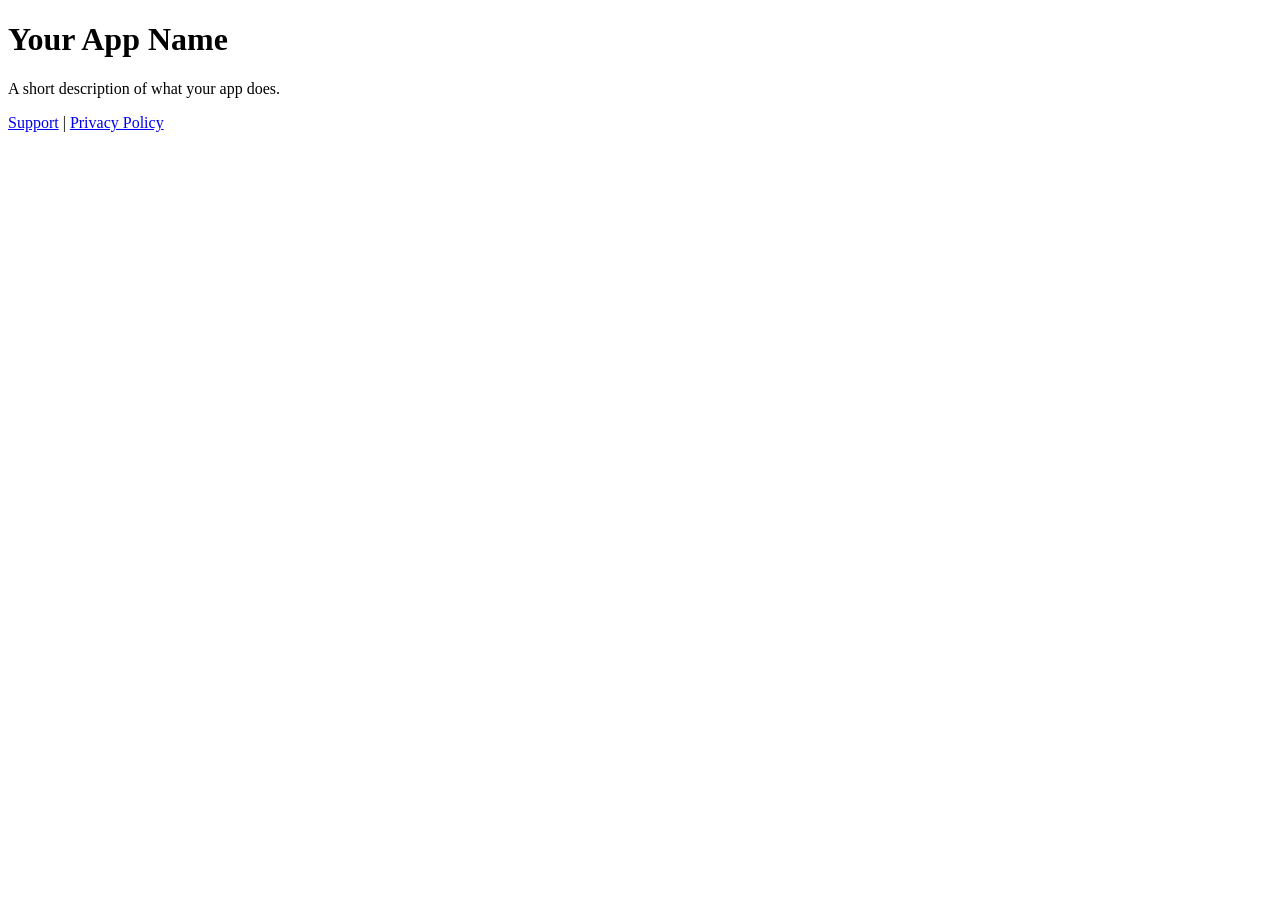
==== index.html @ af144dca "Create index.html" ====
<!DOCTYPE html>
<html>
<head>
  <meta charset="utf-8" />
  <title>Your App Name</title>
</head>
<body>
  <h1>Your App Name</h1>
  <p>A short description of what your app does.</p>

  <footer>
    <a href="/support">Support</a> |
    <a href="/privacy">Privacy Policy</a>
  </footer>
</body>
</html>
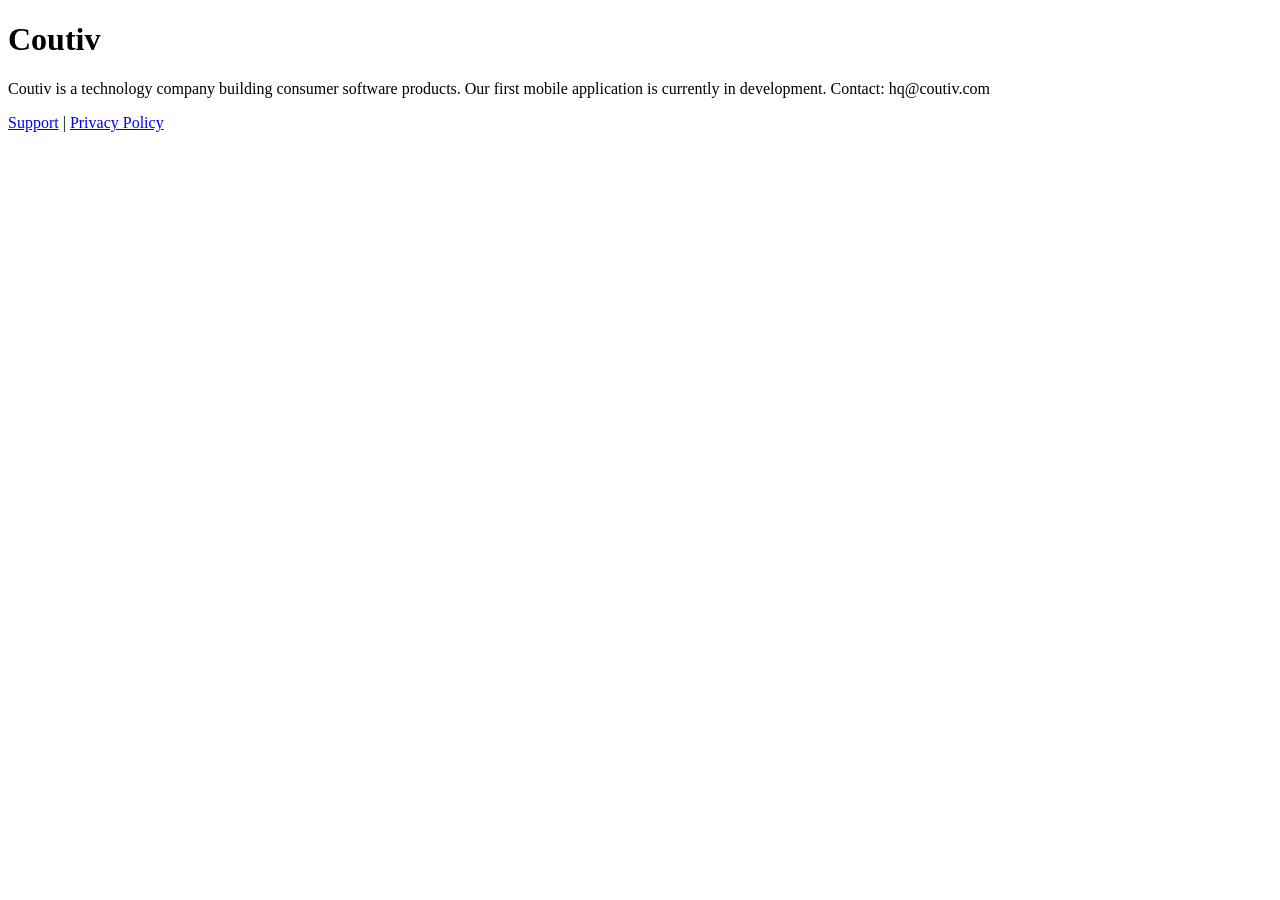
==== commit d91ab02f: "Update index.html" ====
--- a/index.html
+++ b/index.html
@@ -2,11 +2,14 @@
 <html>
 <head>
   <meta charset="utf-8" />
-  <title>Your App Name</title>
+  <title>Coutiv</title>
 </head>
 <body>
-  <h1>Your App Name</h1>
-  <p>A short description of what your app does.</p>
+  <h1>Coutiv</h1>
+  <p>Coutiv is a technology company building consumer software products. Our first mobile application is currently in development.
+
+Contact: hq@coutiv.com
+</p>
 
   <footer>
     <a href="/support">Support</a> |
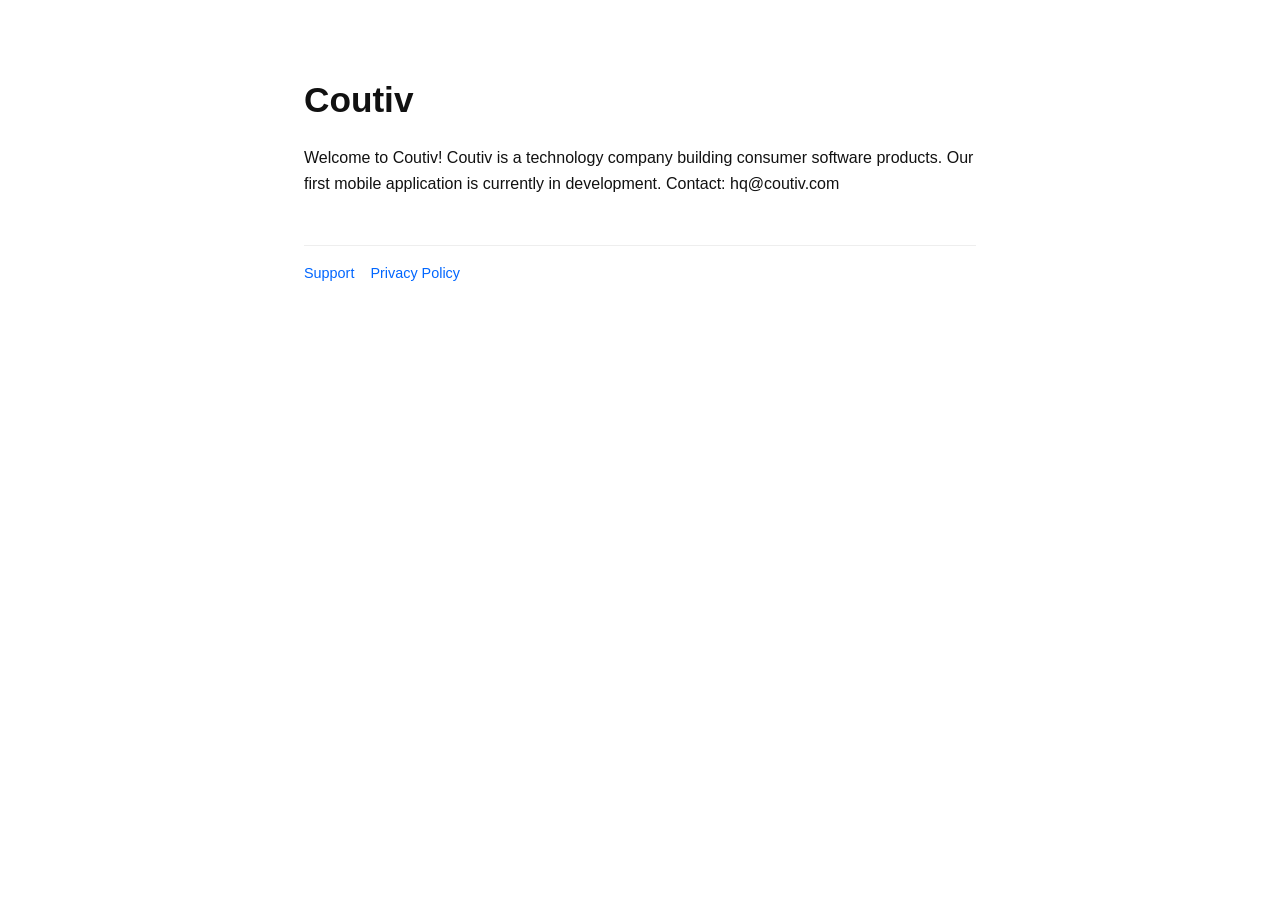
==== commit f1b41b07: "Refactor index.html structure and add stylesheet" ====
--- a/index.html
+++ b/index.html
@@ -3,17 +3,24 @@
 <head>
   <meta charset="utf-8" />
   <title>Coutiv</title>
+  <link rel="stylesheet" href="/styles.css" />
 </head>
 <body>
-  <h1>Coutiv</h1>
-  <p>Coutiv is a technology company building consumer software products. Our first mobile application is currently in development.
+  <main class="container">
+    <h1>Coutiv</h1>
+    <p>
+      Welcome to Coutiv!
+
+Coutiv is a technology company building consumer software products. Our first mobile application is currently in development.
 
 Contact: hq@coutiv.com
-</p>
 
-  <footer>
-    <a href="/support">Support</a> |
-    <a href="/privacy">Privacy Policy</a>
-  </footer>
+    </p>
+
+    <footer>
+      <a href="/support">Support</a>
+      <a href="/privacy">Privacy Policy</a>
+    </footer>
+  </main>
 </body>
 </html>
--- a/styles.css
+++ b/styles.css
@@ -0,0 +1,53 @@
+/* Base reset */
+* {
+  box-sizing: border-box;
+}
+
+body {
+  margin: 0;
+  font-family: -apple-system, BlinkMacSystemFont, "Segoe UI",
+    Roboto, Helvetica, Arial, sans-serif;
+  color: #111;
+  background-color: #fff;
+  line-height: 1.6;
+}
+
+/* Layout */
+.container {
+  max-width: 720px;
+  padding: 48px 24px;
+  margin: 0 auto;
+}
+
+/* Typography */
+h1 {
+  font-size: 2.2rem;
+  margin-bottom: 0.5em;
+}
+
+p {
+  font-size: 1rem;
+  margin-bottom: 1em;
+}
+
+/* Footer */
+footer {
+  margin-top: 48px;
+  padding-top: 16px;
+  border-top: 1px solid #eee;
+  font-size: 0.9rem;
+}
+
+footer a {
+  margin-right: 12px;
+}
+
+/* Links */
+a {
+  color: #0066ff;
+  text-decoration: none;
+}
+
+a:hover {
+  text-decoration: underline;
+}
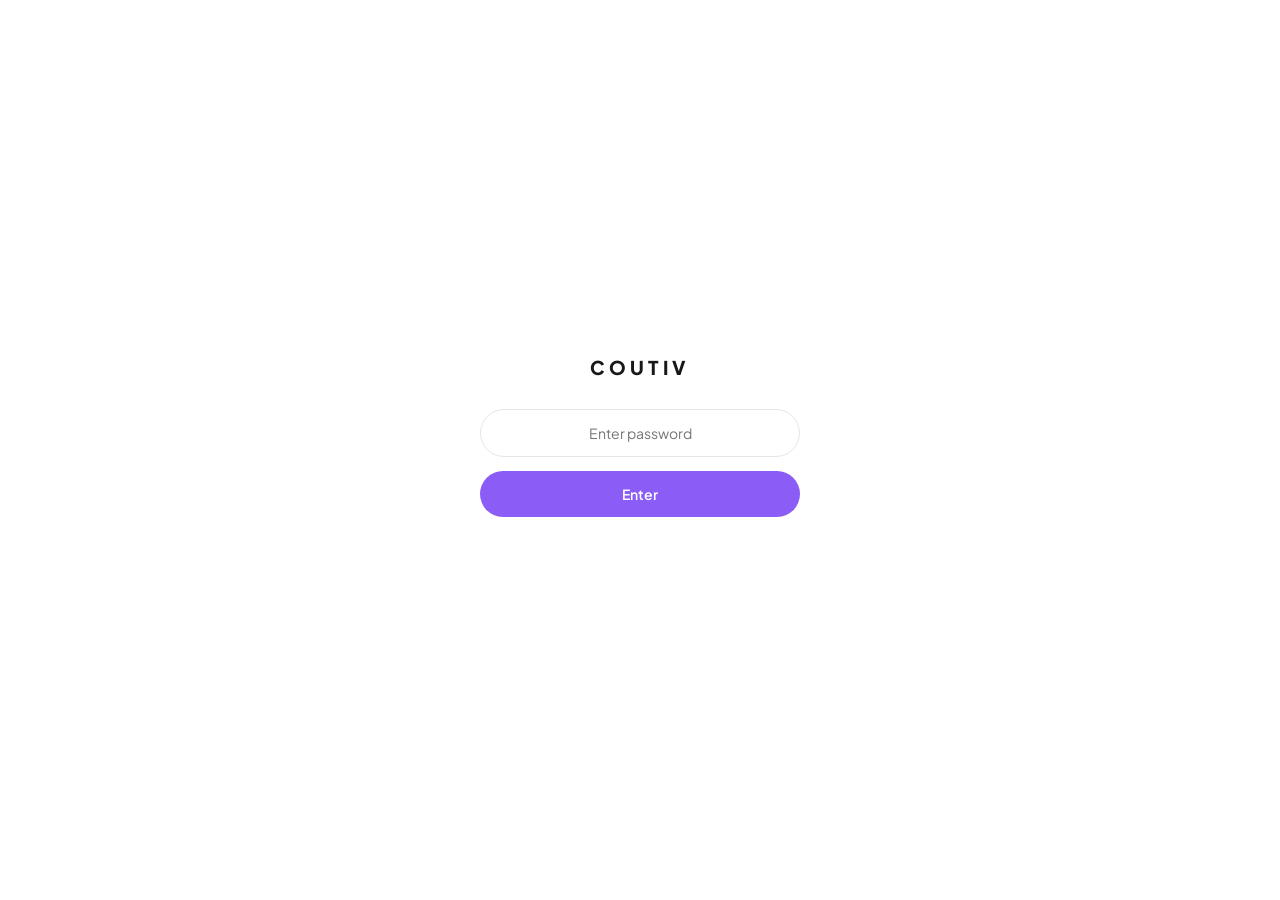
==== commit 02d0cb3a: "Update homepage with new landing page design Updated HTML structure and added meta tags for SEO and " ====
--- a/index.html
+++ b/index.html
@@ -1,26 +1,662 @@
 <!DOCTYPE html>
-<html>
+<html lang="en">
 <head>
-  <meta charset="utf-8" />
-  <title>Coutiv</title>
-  <link rel="stylesheet" href="/styles.css" />
+<meta charset="UTF-8">
+<meta name="viewport" content="width=device-width, initial-scale=1.0">
+<title>Coutiv — Discover fashion together</title>
+<meta name="description" content="Coutiv is the AI-powered fashion discovery app made for sharing. Get personalized picks, build groups, and shop with your friends.">
+<link rel="preconnect" href="https://fonts.googleapis.com">
+<link rel="preconnect" href="https://fonts.gstatic.com" crossorigin>
+<link href="https://fonts.googleapis.com/css2?family=Plus+Jakarta+Sans:wght@400;500;600;700;800&display=swap" rel="stylesheet">
+<style>
+  :root {
+    --bg: #FFFFFF;
+    --ink: #18181B;
+    --ink-soft: #6B6B73;
+    --violet: #8B5CF6;
+    --violet-deep: #7C3AED;
+    --violet-pale: #F3EEFF;
+    --line: #E7E5EA;
+    --black: #0A0A0B;
+  }
+
+  * { margin: 0; padding: 0; box-sizing: border-box; }
+  html { scroll-behavior: smooth; }
+
+  body {
+    font-family: 'Plus Jakarta Sans', sans-serif;
+    background: var(--bg);
+    color: var(--ink);
+    line-height: 1.5;
+    -webkit-font-smoothing: antialiased;
+  }
+
+  h1, h2, h3 {
+    font-weight: 700;
+    letter-spacing: -0.025em;
+    line-height: 1.06;
+  }
+
+  a { color: inherit; text-decoration: none; }
+  img { max-width: 100%; display: block; }
+
+  .wrap {
+    max-width: 1180px;
+    margin: 0 auto;
+    padding: 0 32px;
+  }
+
+  /* ---------- NAV ---------- */
+  nav {
+    position: sticky;
+    top: 0;
+    z-index: 100;
+    background: rgba(255,255,255,0.85);
+    backdrop-filter: blur(10px);
+    border-bottom: 1px solid var(--line);
+  }
+  .nav-inner {
+    display: flex;
+    align-items: center;
+    justify-content: space-between;
+    padding: 22px 0;
+  }
+  .logo {
+    font-size: 19px;
+    font-weight: 800;
+    letter-spacing: 0.22em;
+  }
+  .nav-cta {
+    background: var(--violet);
+    color: #fff;
+    padding: 11px 22px;
+    border-radius: 100px;
+    font-size: 14px;
+    font-weight: 600;
+    transition: background 0.2s ease;
+  }
+  .nav-cta:hover { background: var(--violet-deep); }
+
+  /* ---------- HERO ---------- */
+  .hero {
+    padding: 84px 0 56px;
+    position: relative;
+    overflow: hidden;
+  }
+  .hero-inner {
+    display: grid;
+    grid-template-columns: 1fr 0.92fr;
+    gap: 56px;
+    align-items: center;
+  }
+  .eyebrow {
+    display: inline-flex;
+    align-items: center;
+    gap: 8px;
+    font-size: 12.5px;
+    font-weight: 700;
+    letter-spacing: 0.06em;
+    text-transform: uppercase;
+    color: var(--violet-deep);
+    background: var(--violet-pale);
+    padding: 7px 14px;
+    border-radius: 100px;
+    margin-bottom: 24px;
+  }
+  .eyebrow::before {
+    content: '✦';
+    font-size: 11px;
+  }
+  .hero h1 {
+    font-size: clamp(38px, 4.6vw, 56px);
+    margin-bottom: 20px;
+  }
+  .hero h1 span {
+    background: linear-gradient(100deg, var(--violet) 0%, #6D28D9 100%);
+    -webkit-background-clip: text;
+    background-clip: text;
+    color: transparent;
+  }
+  .hero p.lede {
+    font-size: 17.5px;
+    color: var(--ink-soft);
+    max-width: 440px;
+    margin-bottom: 32px;
+  }
+  .hero-ctas {
+    display: flex;
+    gap: 14px;
+    flex-wrap: wrap;
+  }
+  .btn-primary {
+    background: var(--violet);
+    color: #fff;
+    padding: 15px 28px;
+    border-radius: 100px;
+    font-size: 15px;
+    font-weight: 600;
+    display: inline-flex;
+    align-items: center;
+    gap: 8px;
+    transition: transform 0.18s ease, background 0.2s ease;
+  }
+  .btn-primary:hover { background: var(--violet-deep); transform: translateY(-1px); }
+  .btn-secondary {
+    border: 1.5px solid var(--ink);
+    padding: 14px 26px;
+    border-radius: 100px;
+    font-size: 15px;
+    font-weight: 600;
+    transition: background 0.18s ease;
+  }
+  .btn-secondary:hover { background: var(--violet-pale); border-color: var(--violet); }
+
+  /* Phone mock - reflecting the real app's feed */
+  .phone-mock {
+    position: relative;
+    background: var(--black);
+    border-radius: 36px;
+    padding: 14px;
+    max-width: 320px;
+    margin: 0 auto;
+    box-shadow: 0 30px 70px -24px rgba(24,24,27,0.35);
+  }
+  .phone-screen {
+    background: #fff;
+    border-radius: 24px;
+    overflow: hidden;
+    aspect-ratio: 9/18.5;
+  }
+  .phone-ai-bar {
+    background: var(--violet-pale);
+    padding: 16px 16px 14px;
+    border-bottom: 1px solid var(--line);
+  }
+  .phone-ai-label {
+    font-size: 10px;
+    font-weight: 700;
+    letter-spacing: 0.06em;
+    text-transform: uppercase;
+    color: var(--violet-deep);
+    margin-bottom: 8px;
+  }
+  .phone-ai-input {
+    background: #fff;
+    border-radius: 100px;
+    padding: 10px 14px;
+    font-size: 11px;
+    color: #A0A0A8;
+    display: flex;
+    justify-content: space-between;
+    align-items: center;
+  }
+  .phone-ai-input .send {
+    width: 22px; height: 22px;
+    background: var(--violet);
+    border-radius: 50%;
+  }
+  .phone-section-label {
+    font-size: 12px;
+    font-weight: 800;
+    padding: 14px 16px 4px;
+  }
+  .phone-section-sub {
+    font-size: 10px;
+    color: var(--ink-soft);
+    padding: 0 16px 10px;
+  }
+  .phone-grid {
+    display: grid;
+    grid-template-columns: 1fr 1fr;
+    gap: 8px;
+    padding: 0 16px 16px;
+  }
+  .phone-card {
+    border-radius: 12px;
+    aspect-ratio: 3/4;
+    background-size: cover;
+    background-position: center;
+  }
+  .phone-card-label {
+    margin-top: 4px;
+    font-size: 8.5px;
+    color: var(--ink-soft);
+  }
+  .phone-card-price {
+    font-size: 10px;
+    font-weight: 700;
+  }
+
+  /* ---------- HOW IT WORKS ---------- */
+  .how {
+    padding: 96px 0;
+    border-top: 1px solid var(--line);
+  }
+  .section-head {
+    max-width: 540px;
+    margin-bottom: 56px;
+  }
+  .section-head .eyebrow { margin-bottom: 16px; }
+  .section-head h2 {
+    font-size: clamp(28px, 3.2vw, 40px);
+  }
+  .steps {
+    display: grid;
+    grid-template-columns: repeat(3, 1fr);
+    gap: 40px;
+  }
+  .step-icon {
+    width: 44px; height: 44px;
+    border-radius: 12px;
+    background: var(--violet-pale);
+    display: flex; align-items: center; justify-content: center;
+    margin-bottom: 20px;
+    font-size: 19px;
+  }
+  .step h3 {
+    font-size: 20px;
+    font-weight: 700;
+    margin-bottom: 10px;
+  }
+  .step p {
+    color: var(--ink-soft);
+    font-size: 14.5px;
+  }
+
+  /* ---------- GROUPS SHOWCASE ---------- */
+  .showcase {
+    padding: 96px 0;
+    background: #FAFAFA;
+    border-top: 1px solid var(--line);
+    border-bottom: 1px solid var(--line);
+  }
+  .showcase-grid {
+    display: grid;
+    grid-template-columns: 1fr 1fr;
+    gap: 64px;
+    align-items: center;
+  }
+  .group-card {
+    background: #fff;
+    border: 1px solid var(--line);
+    border-radius: 18px;
+    padding: 20px;
+    box-shadow: 0 20px 50px -28px rgba(24,24,27,0.18);
+  }
+  .group-card-top {
+    display: flex;
+    justify-content: space-between;
+    align-items: flex-start;
+    margin-bottom: 14px;
+  }
+  .group-card-top h4 { font-size: 16px; font-weight: 700; }
+  .group-card-top span { font-size: 12px; color: var(--ink-soft); }
+  .group-card-imgs {
+    display: grid;
+    grid-template-columns: repeat(3, 1fr);
+    gap: 8px;
+    margin-bottom: 14px;
+  }
+  .group-card-imgs div {
+    aspect-ratio: 3/4;
+    border-radius: 10px;
+    background-size: cover;
+    background-position: center;
+  }
+  .budget-label {
+    display: flex;
+    justify-content: space-between;
+    font-size: 11px;
+    font-weight: 700;
+    color: var(--violet-deep);
+    margin-bottom: 6px;
+  }
+  .budget-bar {
+    height: 6px;
+    border-radius: 100px;
+    background: var(--violet-pale);
+    overflow: hidden;
+    margin-bottom: 14px;
+  }
+  .budget-bar div { height: 100%; background: var(--violet); border-radius: 100px; }
+  .group-meta {
+    display: flex;
+    gap: 16px;
+    font-size: 11.5px;
+    color: var(--ink-soft);
+  }
+
+  .showcase-copy h2 { font-size: clamp(26px, 3vw, 36px); margin-bottom: 18px; }
+  .showcase-copy p { color: var(--ink-soft); font-size: 15.5px; margin-bottom: 28px; max-width: 420px; }
+  .pill-list { display: flex; flex-direction: column; gap: 16px; }
+  .pill-item { display: flex; gap: 14px; align-items: flex-start; }
+  .pill-dot {
+    width: 8px; height: 8px; border-radius: 50%;
+    background: var(--violet);
+    margin-top: 8px; flex-shrink: 0;
+  }
+  .pill-item strong { font-weight: 700; }
+  .pill-item span { color: var(--ink-soft); display: block; font-size: 13.5px; margin-top: 2px; }
+
+  /* ---------- DOWNLOAD / EMAIL ---------- */
+  .download {
+    padding: 100px 0;
+    text-align: center;
+  }
+  .download h2 {
+    font-size: clamp(32px, 4.2vw, 48px);
+    max-width: 620px;
+    margin: 0 auto 18px;
+  }
+  .download p.sub {
+    color: var(--ink-soft);
+    font-size: 15.5px;
+    margin-bottom: 40px;
+  }
+  .store-buttons {
+    display: flex;
+    gap: 14px;
+    justify-content: center;
+    margin-bottom: 56px;
+    flex-wrap: wrap;
+  }
+  .store-btn {
+    display: flex;
+    align-items: center;
+    gap: 10px;
+    background: var(--black);
+    color: #fff;
+    padding: 13px 24px;
+    border-radius: 14px;
+    font-size: 14px;
+    transition: background 0.2s ease, transform 0.18s ease;
+  }
+  .store-btn:hover { background: var(--violet-deep); transform: translateY(-1px); }
+  .store-btn .store-text { text-align: left; line-height: 1.2; }
+  .store-btn .store-text small { display: block; font-size: 10px; opacity: 0.75; }
+  .store-btn .store-text strong { font-size: 15px; font-weight: 700; }
+
+  .email-form {
+    max-width: 420px;
+    margin: 0 auto;
+    border-top: 1px solid var(--line);
+    padding-top: 44px;
+  }
+  .email-form p {
+    font-size: 12.5px;
+    font-weight: 700;
+    text-transform: uppercase;
+    letter-spacing: 0.05em;
+    color: var(--ink-soft);
+    margin-bottom: 16px;
+  }
+  .email-row { display: flex; gap: 10px; }
+  .email-row input {
+    flex: 1;
+    padding: 14px 18px;
+    border-radius: 100px;
+    border: 1.5px solid var(--line);
+    background: #fff;
+    font-family: 'Plus Jakarta Sans', sans-serif;
+    font-size: 14px;
+    outline: none;
+    transition: border-color 0.18s ease;
+  }
+  .email-row input:focus { border-color: var(--violet); }
+  .email-row button {
+    background: var(--violet);
+    color: #fff;
+    border: none;
+    padding: 0 26px;
+    border-radius: 100px;
+    font-size: 14px;
+    font-weight: 600;
+    font-family: 'Plus Jakarta Sans', sans-serif;
+    cursor: pointer;
+    transition: background 0.2s ease;
+  }
+  .email-row button:hover { background: var(--violet-deep); }
+  .form-msg { font-size: 13px; margin-top: 14px; color: var(--ink-soft); min-height: 18px; }
+
+  /* ---------- FOOTER ---------- */
+  footer { border-top: 1px solid var(--line); padding: 36px 0; }
+  .footer-inner {
+    display: flex;
+    justify-content: space-between;
+    align-items: center;
+    font-size: 13px;
+    color: var(--ink-soft);
+  }
+  .footer-links { display: flex; gap: 24px; }
+
+  /* ---------- RESPONSIVE ---------- */
+  @media (max-width: 860px) {
+    .hero-inner { grid-template-columns: 1fr; gap: 48px; }
+    .steps { grid-template-columns: 1fr; gap: 36px; }
+    .showcase-grid { grid-template-columns: 1fr; gap: 40px; }
+    .showcase-copy { order: 2; }
+    .showcase-visual { order: 1; }
+    .footer-inner { flex-direction: column; gap: 14px; text-align: center; }
+  }
+  @media (max-width: 480px) {
+    .wrap { padding: 0 20px; }
+    .hero { padding: 52px 0 44px; }
+    .email-row { flex-direction: column; }
+    .email-row button { padding: 14px; }
+    .store-buttons { flex-direction: column; align-items: stretch; }
+  }
+  @media (prefers-reduced-motion: reduce) {
+    * { transition: none !important; scroll-behavior: auto !important; }
+  }
+  a:focus-visible, button:focus-visible, input:focus-visible {
+    outline: 2px solid var(--violet-deep);
+    outline-offset: 2px;
+  }
+</style>
 </head>
 <body>
-  <main class="container">
-    <h1>Coutiv</h1>
-    <p>
-      Welcome to Coutiv!
-
-Coutiv is a technology company building consumer software products. Our first mobile application is currently in development.
-
-Contact: hq@coutiv.com
-
-    </p>
-
-    <footer>
-      <a href="/support">Support</a>
-      <a href="/privacy">Privacy Policy</a>
-    </footer>
-  </main>
+
+<div id="gate" style="position:fixed; inset:0; background:#fff; z-index:9999; display:flex; align-items:center; justify-content:center; padding:24px;">
+  <form id="gate-form" style="max-width:320px; width:100%; text-align:center;">
+    <div style="font-size:19px; font-weight:800; letter-spacing:0.22em; margin-bottom:28px;">COUTIV</div>
+    <input type="password" id="gate-password" placeholder="Enter password" style="width:100%; padding:14px 18px; border-radius:100px; border:1.5px solid #E7E5EA; font-family:'Plus Jakarta Sans',sans-serif; font-size:14px; outline:none; margin-bottom:14px; text-align:center;">
+    <button type="submit" style="width:100%; background:#8B5CF6; color:#fff; border:none; padding:14px; border-radius:100px; font-size:14px; font-weight:600; font-family:'Plus Jakarta Sans',sans-serif; cursor:pointer;">Enter</button>
+    <div id="gate-error" style="color:#D94B5C; font-size:13px; margin-top:12px; min-height:18px;"></div>
+  </form>
+</div>
+
+<div id="site-content" style="display:none;">
+
+<nav>
+  <div class="wrap nav-inner">
+    <div class="logo">COUTIV</div>
+    <a href="#download" class="nav-cta">Get the app</a>
+  </div>
+</nav>
+
+<section class="hero">
+  <div class="wrap hero-inner">
+    <div>
+      <div class="eyebrow">Now in beta</div>
+      <h1>Fashion discovery,<br><span>styled by AI and friends.</span></h1>
+      <p class="lede">Coutiv finds pieces made for your taste, then helps you build outfits and shop them together with the people whose opinion you actually trust.</p>
+      <div class="hero-ctas">
+        <a href="#download" class="btn-primary">Get early access →</a>
+        <a href="#how" class="btn-secondary">See how it works</a>
+      </div>
+    </div>
+
+    <div class="phone-mock">
+      <div class="phone-screen">
+        <div class="phone-ai-bar">
+          <div class="phone-ai-label">✦ AI Styling Assistant</div>
+          <div class="phone-ai-input">
+            <span>Show me cozy winter outfits…</span>
+            <div class="send"></div>
+          </div>
+        </div>
+        <div class="phone-section-label">FOR YOU</div>
+        <div class="phone-section-sub">Personalized picks just for you</div>
+        <div class="phone-grid">
+          <div>
+            <div class="phone-card" style="background-color:#2C3242;"></div>
+            <div class="phone-card-label">J.CREW</div>
+            <div class="phone-card-price">$178</div>
+          </div>
+          <div>
+            <div class="phone-card" style="background-color:#E9C9CE;"></div>
+            <div class="phone-card-label">J.CREW</div>
+            <div class="phone-card-price">$98</div>
+          </div>
+          <div>
+            <div class="phone-card" style="background-color:#B8B0A2;"></div>
+            <div class="phone-card-label">J.CREW</div>
+            <div class="phone-card-price">$178</div>
+          </div>
+          <div>
+            <div class="phone-card" style="background-color:#E9CDD6;"></div>
+            <div class="phone-card-label">J.CREW</div>
+            <div class="phone-card-price">$148</div>
+          </div>
+        </div>
+      </div>
+    </div>
+  </div>
+</section>
+
+<section class="how" id="how">
+  <div class="wrap">
+    <div class="section-head">
+      <div class="eyebrow">How it works</div>
+      <h2>Shopping alone was never the fun part.</h2>
+    </div>
+    <div class="steps">
+      <div class="step">
+        <div class="step-icon">✦</div>
+        <h3>Discover with AI</h3>
+        <p>Tell the styling assistant what you're after, or just browse a feed shaped by your taste — not generic trends.</p>
+      </div>
+      <div class="step">
+        <div class="step-icon">◐</div>
+        <h3>Save and share</h3>
+        <p>Bookmark what you love and send it straight into a group thread. No more screenshots and lost conversations.</p>
+      </div>
+      <div class="step">
+        <div class="step-icon">◇</div>
+        <h3>Shop it together</h3>
+        <p>Track a shared budget, vote on picks, and turn saved pieces into outfits your whole group actually agrees on.</p>
+      </div>
+    </div>
+  </div>
+</section>
+
+<section class="showcase">
+  <div class="wrap showcase-grid">
+    <div class="showcase-copy">
+      <h2>Built for the group chat that's already styling you.</h2>
+      <p>You already send outfit pics to your friends before you buy. Coutiv turns that into shared groups with budgets, polls, and a running feed — without the lost screenshots.</p>
+      <div class="pill-list">
+        <div class="pill-item">
+          <div class="pill-dot"></div>
+          <div><strong>Shared groups</strong><span>Plan a trip, an event, or just everyday shopping together</span></div>
+        </div>
+        <div class="pill-item">
+          <div class="pill-dot"></div>
+          <div><strong>Budget tracking</strong><span>See spend vs. budget for the group at a glance</span></div>
+        </div>
+        <div class="pill-item">
+          <div class="pill-dot"></div>
+          <div><strong>Built-in chat</strong><span>Vote and react on picks without leaving the app</span></div>
+        </div>
+      </div>
+    </div>
+    <div class="showcase-visual">
+      <div class="group-card">
+        <div class="group-card-top">
+          <div>
+            <h4>Holiday Party</h4>
+            <span>Byeolbyeol</span>
+          </div>
+        </div>
+        <div class="group-card-imgs">
+          <div style="background-color:#2C3242;"></div>
+          <div style="background-color:#B8B0A2;"></div>
+          <div style="background-color:#1A1A1A;"></div>
+        </div>
+        <div class="budget-label"><span>SPEND / BUDGET</span><span>$2,016 / $500</span></div>
+        <div class="budget-bar"><div style="width:100%; background:#D94B5C;"></div></div>
+        <div class="group-meta">
+          <span>👥 2</span><span>✅ 10</span><span>💬 3</span><span>🗂 8</span>
+        </div>
+      </div>
+    </div>
+  </div>
+</section>
+
+<section class="download" id="download">
+  <div class="wrap">
+    <h2>Be the first to try Coutiv.</h2>
+    <p class="sub">We're in beta on iOS and Android — request access below.</p>
+
+    <div class="store-buttons">
+      <a href="#" class="store-btn" id="ios-btn">
+        <span class="store-text"><small>Request access on</small><strong>TestFlight</strong></span>
+      </a>
+      <a href="#" class="store-btn" id="android-btn">
+        <span class="store-text"><small>Request access on</small><strong>Google Play</strong></span>
+      </a>
+    </div>
+
+    <div class="email-form">
+      <p>Or join the waitlist</p>
+      <form id="waitlist-form">
+        <div class="email-row">
+          <input type="email" id="email-input" placeholder="you@email.com" required>
+          <button type="submit">Notify me</button>
+        </div>
+      </form>
+      <div class="form-msg" id="form-msg"></div>
+    </div>
+  </div>
+</section>
+
+<footer>
+  <div class="wrap footer-inner">
+    <div>© 2026 Coutiv Inc.</div>
+    <div class="footer-links">
+      <a href="/support.html">Support</a>
+      <a href="/privacy.html">Privacy Policy</a>
+      <a href="mailto:hq@coutiv.com">Contact</a>
+    </div>
+  </div>
+</footer>
+
+</div>
+
+<script>
+  // Simple password gate — not real security, just keeps casual visitors out
+  const SITE_PASSWORD = "coutivbeta";
+
+  document.getElementById('gate-form').addEventListener('submit', function(e) {
+    e.preventDefault();
+    const input = document.getElementById('gate-password').value;
+    const error = document.getElementById('gate-error');
+    if (input === SITE_PASSWORD) {
+      document.getElementById('gate').style.display = 'none';
+      document.getElementById('site-content').style.display = 'block';
+    } else {
+      error.textContent = "Incorrect password";
+    }
+  });
+
+  document.getElementById('waitlist-form').addEventListener('submit', function(e) {
+    e.preventDefault();
+    const email = document.getElementById('email-input').value;
+    const msg = document.getElementById('form-msg');
+    msg.textContent = "Thanks — we'll be in touch at " + email;
+    document.getElementById('email-input').value = '';
+  });
+</script>
+
 </body>
 </html>
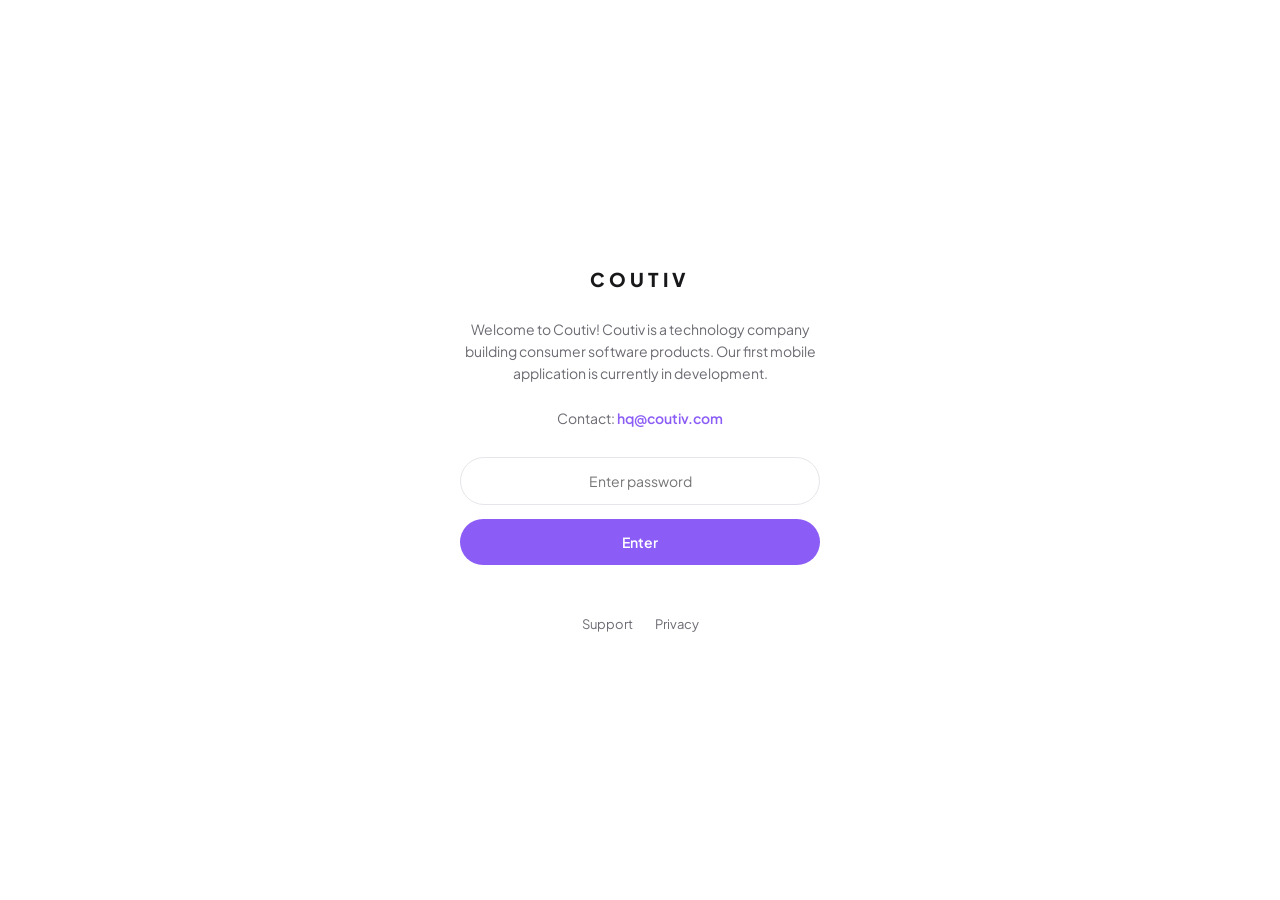
==== commit 0f283c4c: "Revamp gate form with welcome message and links Updated the gate form layout and added a welcome mes" ====
--- a/index.html
+++ b/index.html
@@ -457,12 +457,22 @@
 <body>
 
 <div id="gate" style="position:fixed; inset:0; background:#fff; z-index:9999; display:flex; align-items:center; justify-content:center; padding:24px;">
-  <form id="gate-form" style="max-width:320px; width:100%; text-align:center;">
-    <div style="font-size:19px; font-weight:800; letter-spacing:0.22em; margin-bottom:28px;">COUTIV</div>
-    <input type="password" id="gate-password" placeholder="Enter password" style="width:100%; padding:14px 18px; border-radius:100px; border:1.5px solid #E7E5EA; font-family:'Plus Jakarta Sans',sans-serif; font-size:14px; outline:none; margin-bottom:14px; text-align:center;">
-    <button type="submit" style="width:100%; background:#8B5CF6; color:#fff; border:none; padding:14px; border-radius:100px; font-size:14px; font-weight:600; font-family:'Plus Jakarta Sans',sans-serif; cursor:pointer;">Enter</button>
-    <div id="gate-error" style="color:#D94B5C; font-size:13px; margin-top:12px; min-height:18px;"></div>
-  </form>
+  <div style="max-width:360px; width:100%; text-align:center;">
+    <div style="font-size:19px; font-weight:800; letter-spacing:0.22em; margin-bottom:24px;">COUTIV</div>
+    <p style="font-size:14px; color:#6B6B73; line-height:1.6; margin-bottom:28px;">
+      Welcome to Coutiv! Coutiv is a technology company building consumer software products. Our first mobile application is currently in development.<br><br>
+      Contact: <a href="mailto:hq@coutiv.com" style="color:#8B5CF6; font-weight:600;">hq@coutiv.com</a>
+    </p>
+    <form id="gate-form">
+      <input type="password" id="gate-password" placeholder="Enter password" style="width:100%; padding:14px 18px; border-radius:100px; border:1.5px solid #E7E5EA; font-family:'Plus Jakarta Sans',sans-serif; font-size:14px; outline:none; margin-bottom:14px; text-align:center; box-sizing:border-box;">
+      <button type="submit" style="width:100%; background:#8B5CF6; color:#fff; border:none; padding:14px; border-radius:100px; font-size:14px; font-weight:600; font-family:'Plus Jakarta Sans',sans-serif; cursor:pointer;">Enter</button>
+      <div id="gate-error" style="color:#D94B5C; font-size:13px; margin-top:12px; min-height:18px;"></div>
+    </form>
+    <div style="margin-top:20px; font-size:13px;">
+      <a href="/support.html" style="color:#6B6B73; margin:0 10px;">Support</a>
+      <a href="/privacy.html" style="color:#6B6B73; margin:0 10px;">Privacy</a>
+    </div>
+  </div>
 </div>
 
 <div id="site-content" style="display:none;">
